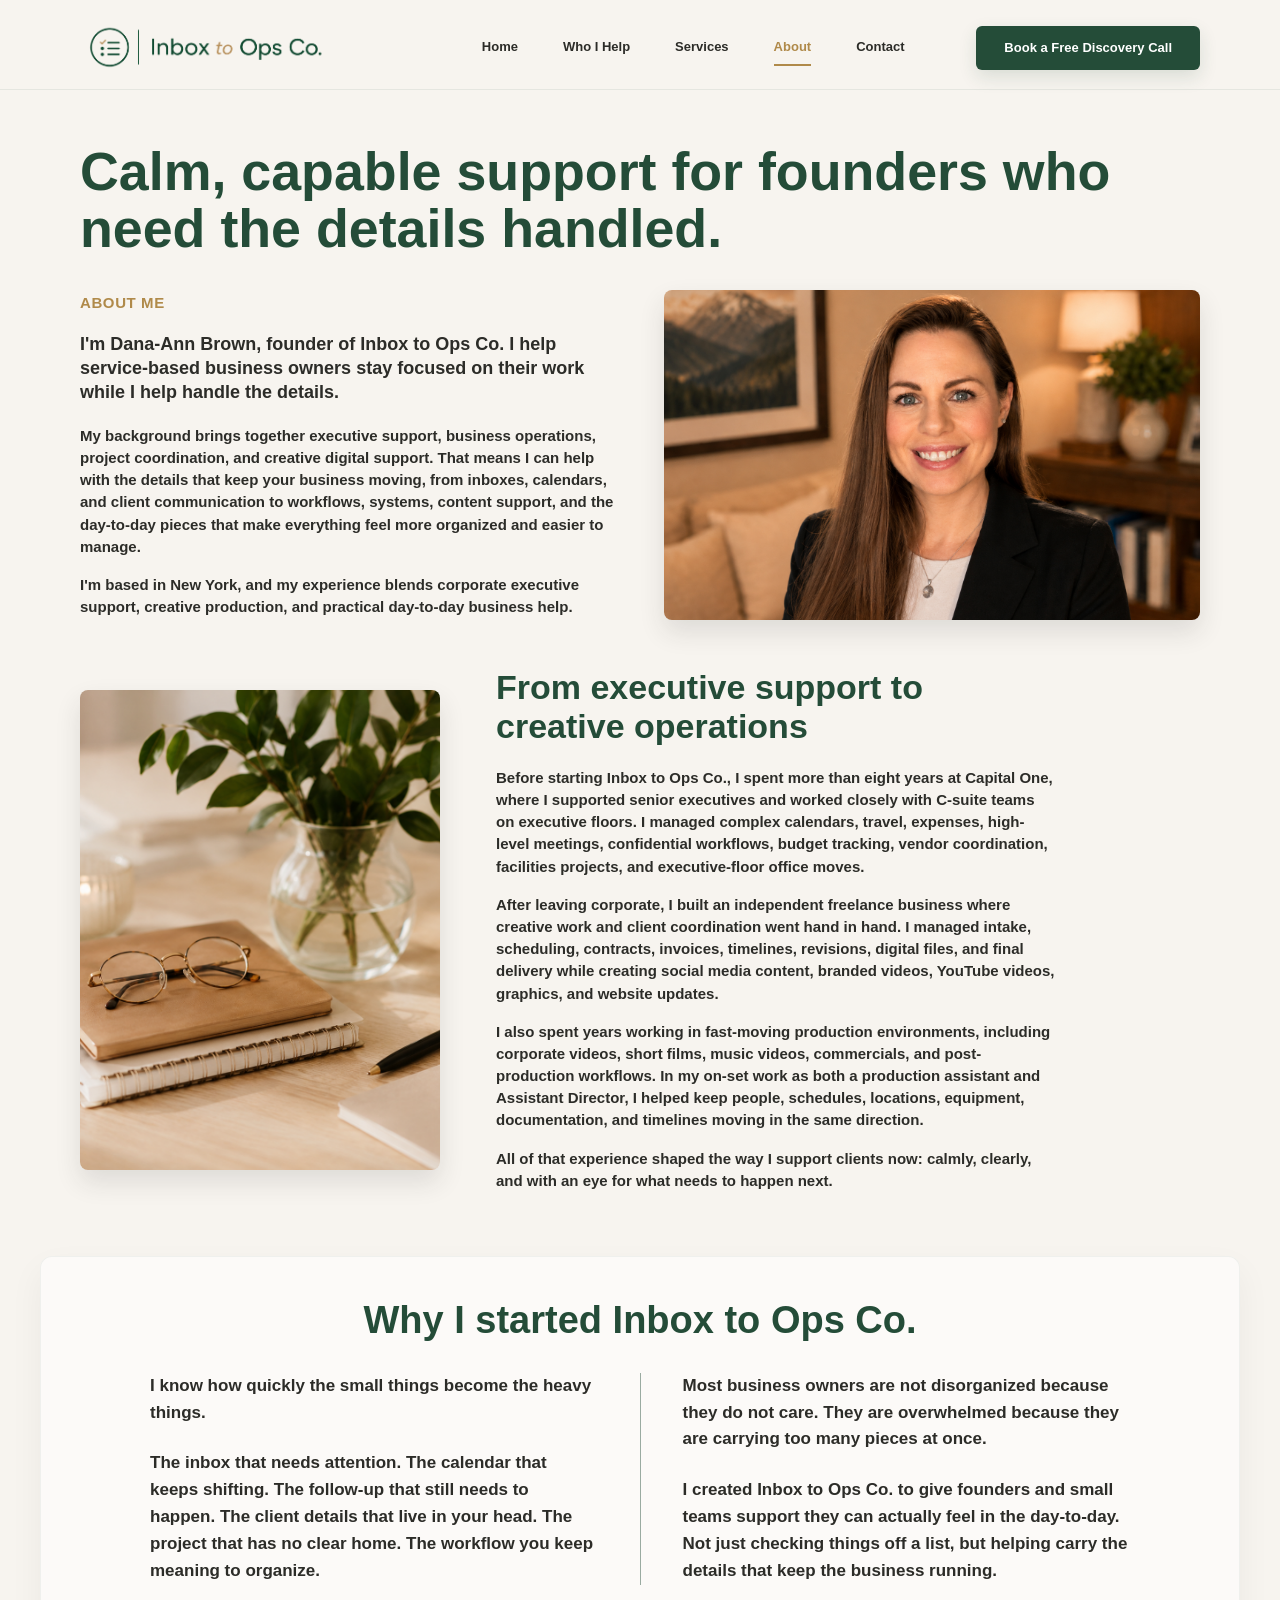
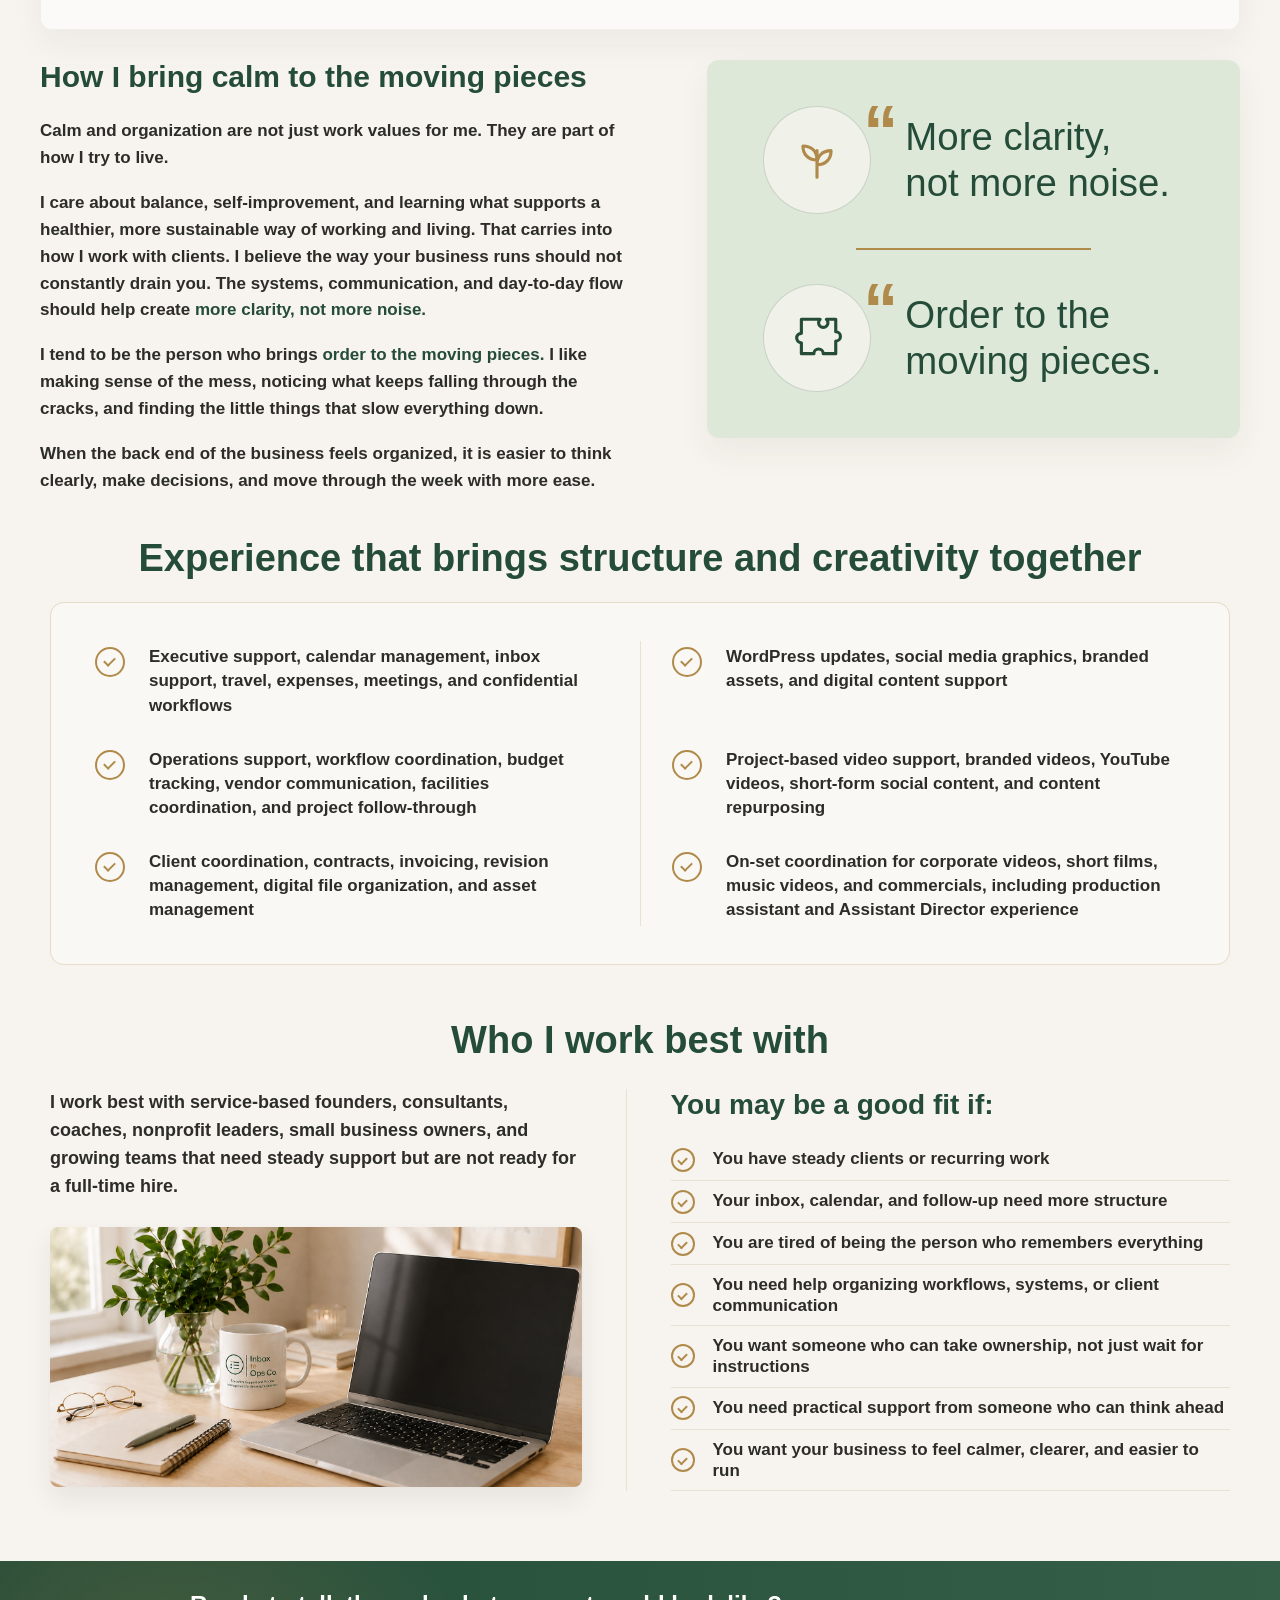
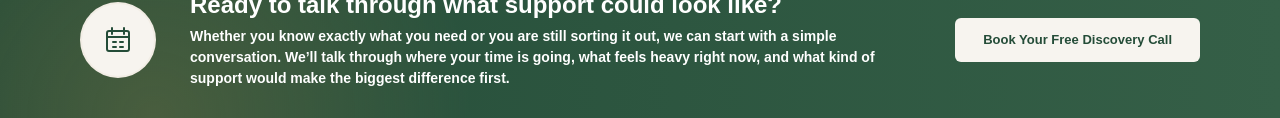
==== about.html @ 52dbd48b "Publish initial website" ====
<!doctype html>
<html lang="en">
  <head>
    <meta charset="utf-8">
    <meta name="viewport" content="width=device-width, initial-scale=1">
    <title>About Dana-Ann | Inbox to Ops Co.</title>
    <link rel="stylesheet" href="styles.css">
  </head>
  <body>
    <header class="site-header">
      <a class="brand" href="index.html#home" aria-label="Inbox to Ops Co. home">
        <img src="assets/itoco-logo-banner.png" alt="Inbox to Ops Co.">
      </a>
      <nav class="nav" aria-label="Primary navigation">
        <a href="index.html#home">Home</a>
        <a href="index.html#who">Who I Help</a>
        <a href="index.html#services">Services</a>
        <a class="active" href="about.html">About</a>
        <a href="contact.html">Contact</a>
      </nav>
      <a class="button button-dark" href="#book">Book a Free Discovery Call</a>
    </header>

    <main class="about-page">
      <section class="about-intro">
        <h1>Calm, capable support for founders who need the details handled.</h1>

        <div class="about-grid about-grid-top">
          <div class="about-copy">
            <p class="about-kicker">About Me</p>
            <h2>I'm Dana-Ann Brown, founder of Inbox to Ops Co. I help service-based business owners stay focused on their work while I help handle the details.</h2>
            <p>My background brings together executive support, business operations, project coordination, and creative digital support. That means I can help with the details that keep your business moving, from inboxes, calendars, and client communication to workflows, systems, content support, and the day-to-day pieces that make everything feel more organized and easier to manage.</p>
            <p>I'm based in New York, and my experience blends corporate executive support, creative production, and practical day-to-day business help.</p>
          </div>
          <div class="about-image about-image-headshot">
            <img src="assets/dana-office-headshot.png" alt="Dana-Ann Brown in her office">
          </div>
        </div>

        <div class="about-grid about-grid-bottom">
          <div class="about-image about-image-broll">
            <img src="assets/about-broll-desk.png" alt="Notebook, glasses, pen, and greenery on a warm desk">
          </div>
          <div class="about-copy about-story">
            <h2>From executive support to creative operations</h2>
            <p>Before starting Inbox to Ops Co., I spent more than eight years at Capital One, where I supported senior executives and worked closely with C-suite teams on executive floors. I managed complex calendars, travel, expenses, high-level meetings, confidential workflows, budget tracking, vendor coordination, facilities projects, and executive-floor office moves.</p>
            <p>After leaving corporate, I built an independent freelance business where creative work and client coordination went hand in hand. I managed intake, scheduling, contracts, invoices, timelines, revisions, digital files, and final delivery while creating social media content, branded videos, YouTube videos, graphics, and website updates.</p>
            <p>I also spent years working in fast-moving production environments, including corporate videos, short films, music videos, commercials, and post-production workflows. In my on-set work as both a production assistant and Assistant Director, I helped keep people, schedules, locations, equipment, documentation, and timelines moving in the same direction.</p>
            <p>All of that experience shaped the way I support clients now: calmly, clearly, and with an eye for what needs to happen next.</p>
          </div>
        </div>
      </section>

      <section class="about-calm">
        <div class="about-reason">
          <h2>Why I started Inbox to Ops Co.</h2>
          <div class="about-reason-columns">
            <div>
              <p>I know how quickly the small things become the heavy things.</p>
              <p>The inbox that needs attention. The calendar that keeps shifting. The follow-up that still needs to happen. The client details that live in your head. The project that has no clear home. The workflow you keep meaning to organize.</p>
            </div>
            <span class="about-reason-divider" aria-hidden="true"></span>
            <div>
              <p>Most business owners are not disorganized because they do not care. They are overwhelmed because they are carrying too many pieces at once.</p>
              <p>I created Inbox to Ops Co. to give founders and small teams support they can actually feel in the day-to-day. Not just checking things off a list, but helping carry the details that keep the business running.</p>
            </div>
          </div>
        </div>

        <div class="calm-feature">
          <div class="calm-feature-copy">
            <h2 class="about-section-title">How I bring calm to the moving pieces</h2>
            <div class="about-section-copy">
              <p>Calm and organization are not just work values for me. They are part of how I try to live.</p>
              <p>I care about balance, self-improvement, and learning what supports a healthier, more sustainable way of working and living. That carries into how I work with clients. I believe the way your business runs should not constantly drain you. The systems, communication, and day-to-day flow should help create <strong>more clarity, not more noise.</strong></p>
              <p>I tend to be the person who brings <strong>order to the moving pieces.</strong> I like making sense of the mess, noticing what keeps falling through the cracks, and finding the little things that slow everything down.</p>
              <p>When the back end of the business feels organized, it is easier to think clearly, make decisions, and move through the week with more ease.</p>
            </div>
          </div>
          <aside class="calm-callout-panel" aria-label="Calm approach callouts">
            <div class="calm-callout">
              <div class="calm-callout-icon sprout-icon" aria-hidden="true"></div>
              <p><span aria-hidden="true">“</span>More clarity,<br>not more noise.</p>
            </div>
            <div class="calm-callout-divider" aria-hidden="true"></div>
            <div class="calm-callout">
              <div class="calm-callout-icon puzzle-icon" aria-hidden="true"></div>
              <p><span aria-hidden="true">“</span>Order to the<br>moving pieces.</p>
            </div>
          </aside>
        </div>
        <h2 class="about-section-title">Experience that brings structure and creativity together</h2>
        <div class="experience-list">
          <div class="experience-item">Executive support, calendar management, inbox support, travel, expenses, meetings, and confidential workflows</div>
          <div class="experience-item">WordPress updates, social media graphics, branded assets, and digital content support</div>
          <div class="experience-item">Operations support, workflow coordination, budget tracking, vendor communication, facilities coordination, and project follow-through</div>
          <div class="experience-item">Project-based video support, branded videos, YouTube videos, short-form social content, and content repurposing</div>
          <div class="experience-item">Client coordination, contracts, invoicing, revision management, digital file organization, and asset management</div>
          <div class="experience-item">On-set coordination for corporate videos, short films, music videos, and commercials, including production assistant and Assistant Director experience</div>
        </div>

        <h2 class="about-section-title work-best-title">Who I work best with</h2>
        <div class="work-best-feature">
          <div class="work-best-intro">
            <p>I work best with service-based founders, consultants, coaches, nonprofit leaders, small business owners, and growing teams that need steady support but are not ready for a full-time hire.</p>
            <div class="work-best-photo">
              <img src="assets/office-open-laptop.png" alt="Open laptop, branded mug, notebook, and greenery on a warm desk">
            </div>
          </div>
          <div class="work-best-divider" aria-hidden="true"></div>
          <div class="work-best-fit">
            <h3>You may be a good fit if:</h3>
            <ul class="fit-list">
              <li>You have steady clients or recurring work</li>
              <li>Your inbox, calendar, and follow-up need more structure</li>
              <li>You are tired of being the person who remembers everything</li>
              <li>You need help organizing workflows, systems, or client communication</li>
              <li>You want someone who can take ownership, not just wait for instructions</li>
              <li>You need practical support from someone who can think ahead</li>
              <li>You want your business to feel calmer, clearer, and easier to run</li>
            </ul>
          </div>
        </div>
      </section>
    </main>

    <footer class="footer-cta" id="book">
      <div class="footer-icon calendar-icon" aria-hidden="true"></div>
      <div>
        <h2>Ready to talk through what support could look like?</h2>
        <p>Whether you know exactly what you need or you are still sorting it out, we can start with a simple conversation. We’ll talk through where your time is going, what feels heavy right now, and what kind of support would make the biggest difference first.</p>
      </div>
      <a class="button button-cream" href="mailto:hello@inboxtoops.co">Book Your Free Discovery Call</a>
    </footer>

    <script>
      const header = document.querySelector(".site-header");

      const updateHeaderSize = () => {
        header.classList.toggle("is-scrolled", window.scrollY > 24);
      };

      updateHeaderSize();
      window.addEventListener("scroll", updateHeaderSize, { passive: true });
    </script>
  </body>
</html>
---- styles.css ----
:root {
  --forest: #244C38;
  --forest-soft: #355F47;
  --green: var(--forest);
  --green-2: var(--forest-soft);
  --sage: #6F846C;
  --sage-light: #DDE8D8;
  --pale-sage: #EEF4EA;
  --sage-pale: var(--pale-sage);
  --cream: #F7F4EF;
  --warm: #E8E0D0;
  --warm-tan: var(--warm);
  --gold: #B08A4A;
  --ink: #2C2C28;
  --charcoal: var(--ink);
  --muted: #6B6B5F;
  --line: #E8E0D0;
  --white: #FFFFFF;
  --shadow: 0 14px 34px rgba(44, 44, 40, .08);
}

* {
  box-sizing: border-box;
}

html {
  scroll-behavior: smooth;
}

body {
  margin: 0;
  background: var(--cream);
  color: var(--ink);
  font-family: Avenir, "Avenir Next", "Trebuchet MS", Arial, sans-serif;
  font-size: 16px;
  line-height: 1.48;
}

a {
  color: inherit;
  text-decoration: none;
}

img {
  display: block;
  width: 100%;
}

.site-header {
  position: sticky;
  top: 0;
  z-index: 20;
  display: grid;
  grid-template-columns: 330px 1fr auto;
  align-items: center;
  gap: 28px;
  width: 100%;
  margin: 0;
  padding: 24px max(36px, calc((100vw - 1120px) / 2)) 18px;
  background: rgba(247, 244, 239, .96);
  box-shadow: 0 1px 0 rgba(36, 76, 56, .08);
  backdrop-filter: blur(10px);
  transition: padding .22s ease, box-shadow .22s ease, background .22s ease;
}

.site-header.is-scrolled {
  padding-top: 12px;
  padding-bottom: 10px;
  background: rgba(247, 244, 239, .98);
  box-shadow: 0 7px 22px rgba(36, 76, 56, .1);
}

.brand {
  display: flex;
  align-items: center;
  color: var(--green);
}

.brand img {
  width: 250px;
  max-width: 100%;
  height: auto;
  transition: width .22s ease;
}

.site-header.is-scrolled .brand img {
  width: 210px;
}

.nav {
  display: flex;
  justify-content: center;
  gap: 45px;
  font-size: 13px;
  font-weight: 800;
}

.nav a,
.nav-placeholder {
  border-bottom: 2px solid transparent;
  padding: 8px 0;
  transition: padding .22s ease, color .18s ease, border-color .18s ease;
}

.site-header.is-scrolled .nav a,
.site-header.is-scrolled .nav-placeholder {
  padding: 5px 0;
}

.nav-placeholder {
  cursor: default;
}

.nav .active {
  color: var(--gold);
  border-bottom-color: var(--gold);
}

.button {
  display: inline-flex;
  align-items: center;
  justify-content: center;
  min-height: 44px;
  padding: 0 28px;
  border-radius: 6px;
  font-size: 13px;
  font-weight: 800;
  white-space: nowrap;
  transition: min-height .22s ease, padding .22s ease, box-shadow .22s ease;
}

.site-header.is-scrolled > .button {
  min-height: 38px;
  padding: 0 22px;
}

.button-dark {
  background: var(--green);
  color: var(--white);
  box-shadow: 0 7px 18px rgba(36, 76, 56, .14);
}

.button-light,
.button-outline {
  border: 1.5px solid var(--green);
  color: var(--green);
  background: rgba(255, 255, 255, .7);
}

.button-cream {
  background: var(--cream);
  color: var(--green);
}

.hero {
  display: grid;
  grid-template-columns: minmax(360px, 43%) 1fr;
  align-items: center;
  min-height: 435px;
  background:
    linear-gradient(90deg, rgba(247, 244, 239, .98) 0%, rgba(247, 244, 239, .94) 36%, rgba(247, 244, 239, .62) 52%, rgba(247, 244, 239, .08) 72%),
    url("assets/hero-desk-wide.png") right center / auto 100% no-repeat;
}

.hero-copy {
  width: min(560px, calc(100vw - 72px));
  margin-left: max(36px, calc((100vw - 1120px) / 2));
  padding: 44px 0 58px;
}

.hero h1 {
  margin: 0 0 24px;
  max-width: 540px;
  color: var(--green);
  font-size: clamp(38px, 4.7vw, 56px);
  font-weight: 800;
  line-height: .99;
}

.hero p {
  max-width: 540px;
  margin: 0 0 28px;
  color: var(--ink);
  font-size: 16px;
  font-weight: 700;
}

.hero-actions {
  display: flex;
  flex-wrap: wrap;
  gap: 18px;
}

.hero-image {
  min-height: 430px;
}

.section {
  padding: 54px max(36px, calc((100vw - 1120px) / 2));
  scroll-margin-top: 92px;
}

.hero {
  scroll-margin-top: 92px;
}

.section h2 {
  margin: 0 0 20px;
  color: var(--green);
  font-size: 30px;
  font-weight: 800;
  line-height: 1.15;
  text-align: center;
}

.support-strip {
  background: var(--white);
}

.ease-grid {
  display: grid;
  grid-template-columns: repeat(4, 1fr);
  gap: 20px;
  margin-top: 30px;
}

.ease-card {
  position: relative;
  min-height: 210px;
  padding: 72px 25px 25px;
  border: 1px solid var(--line);
  border-radius: 8px;
  background: var(--white);
  text-align: center;
}

.ease-card::before,
.ease-card::after {
  position: absolute;
  top: -1px;
  width: 58px;
  height: 1px;
  background: var(--white);
  content: "";
}

.ease-card::before { left: 56px; }
.ease-card::after { right: 56px; }

.ease-card h3,
.service-card h3,
.not-sure h3,
.why h3,
.steps h3 {
  margin: 0;
  color: var(--green);
  font-size: 17px;
  font-weight: 800;
  line-height: 1.25;
}

.ease-card p,
.service-card p,
.not-sure p,
.why p,
.steps p,
.text-block p,
.section-copy,
.section-kicker,
.audience-item p {
  margin: 0;
  color: var(--ink);
  font-size: 14px;
  font-weight: 650;
}

.ease-card p {
  margin-top: 18px;
}

.icon,
.mini-icon,
.large-icon,
.chat-icon,
.footer-icon {
  display: grid;
  place-items: center;
  border-radius: 50%;
}

.icon {
  position: absolute;
  top: 8px;
  left: 50%;
  width: 64px;
  height: 64px;
  transform: translateX(-50%);
}

.circle-green,
.mini-icon:nth-child(n) {
  background: var(--sage-light);
}

.circle-sage { background: var(--sage-light); }
.circle-cream { background: var(--warm); }
.circle-gold { background: var(--gold); }

.icon::before,
.mini-icon::before,
.large-icon::before,
.chat-icon::before,
.footer-icon::before {
  width: 32px;
  height: 32px;
  background: var(--icon) center / contain no-repeat;
  content: "";
}

.calendar-icon { --icon: url("data:image/svg+xml,%3Csvg xmlns='http://www.w3.org/2000/svg' width='32' height='32' fill='none' stroke='%23244C38' stroke-width='2' stroke-linecap='round' stroke-linejoin='round'%3E%3Crect x='5' y='7' width='22' height='20' rx='2'/%3E%3Cpath d='M10 4v6M22 4v6M5 13h22M11 18h3M18 18h3M11 23h3M18 23h3'/%3E%3C/svg%3E"); }
.mail-icon { --icon: url("data:image/svg+xml,%3Csvg xmlns='http://www.w3.org/2000/svg' width='32' height='32' fill='none' stroke='%23244C38' stroke-width='2' stroke-linecap='round' stroke-linejoin='round'%3E%3Crect x='4' y='8' width='24' height='17' rx='2'/%3E%3Cpath d='m5 10 11 8 11-8'/%3E%3C/svg%3E"); }
.checklist-icon { --icon: url("data:image/svg+xml,%3Csvg xmlns='http://www.w3.org/2000/svg' width='32' height='32' fill='none' stroke='%23244C38' stroke-width='2' stroke-linecap='round' stroke-linejoin='round'%3E%3Cpath d='M14 9h12M14 16h12M14 23h12M6 8.5l2 2 4-5M6 16l2 2 4-5M6 23.5l2 2 4-5'/%3E%3C/svg%3E"); }
.person-icon { --icon: url("data:image/svg+xml,%3Csvg xmlns='http://www.w3.org/2000/svg' width='32' height='32' fill='none' stroke='%23244C38' stroke-width='2' stroke-linecap='round' stroke-linejoin='round'%3E%3Ccircle cx='16' cy='10' r='4'/%3E%3Cpath d='M8 26c1.5-5 14.5-5 16 0'/%3E%3C/svg%3E"); }
.group-icon { --icon: none; }

.audience-item:first-child .group-icon {
  background: var(--forest);
}

.group-icon::before {
  display: block;
  width: 37px;
  height: 37px;
  background: url("assets/service-provider-people-icon-v2-display.png") center / contain no-repeat;
  filter: brightness(0) saturate(100%) invert(92%) sepia(15%) saturate(337%) hue-rotate(358deg) brightness(97%) contrast(90%);
}
.briefcase-icon { --icon: url("data:image/svg+xml,%3Csvg xmlns='http://www.w3.org/2000/svg' width='32' height='32' fill='none' stroke='%23244C38' stroke-width='2' stroke-linecap='round' stroke-linejoin='round'%3E%3Crect x='5' y='10' width='22' height='16' rx='2'/%3E%3Cpath d='M12 10V7h8v3M5 16h22M14 16v3h4v-3'/%3E%3C/svg%3E"); }
.heart-icon { --icon: url("data:image/svg+xml,%3Csvg xmlns='http://www.w3.org/2000/svg' width='32' height='32' fill='none' stroke='%23244C38' stroke-width='2' stroke-linecap='round' stroke-linejoin='round'%3E%3Cpath d='M16 27S5 20 5 11.5C5 7 10.5 5 16 11c5.5-6 11-4 11 1 0 8-11 15-11 15Z'/%3E%3C/svg%3E"); }
.growth-icon { --icon: url("assets/growth-arrows-icon.png"); }

.growth-icon::before {
  width: 34px;
  height: 34px;
}
.laptop-icon { --icon: url("data:image/svg+xml,%3Csvg xmlns='http://www.w3.org/2000/svg' width='32' height='32' fill='none' stroke='%23244C38' stroke-width='2' stroke-linecap='round' stroke-linejoin='round'%3E%3Crect x='7' y='7' width='18' height='13' rx='2'/%3E%3Cpath d='M4 25h24l-3-5H7l-3 5Z'/%3E%3C/svg%3E"); }
.checkmark-icon { --icon: url("data:image/svg+xml,%3Csvg xmlns='http://www.w3.org/2000/svg' width='32' height='32' fill='none' stroke='%23244C38' stroke-width='2.4' stroke-linecap='round' stroke-linejoin='round'%3E%3Cpath d='m7 16 6 6L25 9'/%3E%3C/svg%3E"); }
.gear-icon { --icon: url("data:image/svg+xml,%3Csvg xmlns='http://www.w3.org/2000/svg' width='32' height='32' fill='none' stroke='%23244C38' stroke-width='2' stroke-linecap='round' stroke-linejoin='round'%3E%3Ccircle cx='16' cy='16' r='4'/%3E%3Cpath d='M16 3v4M16 25v4M3 16h4M25 16h4M6.8 6.8l2.8 2.8M22.4 22.4l2.8 2.8M25.2 6.8l-2.8 2.8M9.6 22.4l-2.8 2.8'/%3E%3C/svg%3E"); }
.sprout-icon { --icon: url("data:image/svg+xml,%3Csvg xmlns='http://www.w3.org/2000/svg' width='32' height='32' fill='none' stroke='%23B08A4A' stroke-width='2' stroke-linecap='round' stroke-linejoin='round'%3E%3Cpath d='M16 27V10M16 16c-6 0-9-4-9-9 6 0 9 4 9 9ZM16 19c6 0 9-4 9-9-6 0-9 4-9 9Z'/%3E%3C/svg%3E"); }
.balance-icon { --icon: url("data:image/svg+xml,%3Csvg xmlns='http://www.w3.org/2000/svg' width='32' height='32' fill='none' stroke='%23B08A4A' stroke-width='2' stroke-linecap='round' stroke-linejoin='round'%3E%3Cpath d='M16 5v22M9 8h14M10 8 5 18h10L10 8ZM22 8l-5 10h10L22 8ZM7 23h18M12 27h8'/%3E%3C/svg%3E"); }
.puzzle-icon { --icon: url("data:image/svg+xml,%3Csvg xmlns='http://www.w3.org/2000/svg' width='32' height='32' fill='none' stroke='%23244C38' stroke-width='2' stroke-linecap='round' stroke-linejoin='round'%3E%3Cpath d='M12 4h6a3 3 0 1 0 4 0h6v8a3 3 0 1 1 0 6v8h-8a3 3 0 1 0-6 0H6v-7a3 3 0 1 1 0-6V4h6Z'/%3E%3C/svg%3E"); }

.familiar,
.founder {
  display: grid;
  grid-template-columns: 365px 1fr;
  gap: 58px;
  align-items: center;
  background: linear-gradient(90deg, var(--sage-pale), var(--cream));
}

.image-frame,
.founder-photo {
  overflow: hidden;
  border-radius: 8px;
}

.image-frame img {
  aspect-ratio: 1 / .93;
  object-fit: cover;
}

.text-block h2 {
  margin-bottom: 18px;
  text-align: left;
}

.text-block p + p {
  margin-top: 14px;
}

.credibility-line {
  color: var(--gold) !important;
  font-size: 15px !important;
  font-weight: 800 !important;
}

.accent,
.gold-line {
  color: var(--gold) !important;
  font-weight: 800 !important;
}

.check-list {
  display: grid;
  gap: 10px;
  margin: 24px 0 0;
  padding: 0;
  list-style: none;
}

.check-list li {
  position: relative;
  padding-left: 28px;
  color: var(--ink);
  font-size: 14px;
  font-weight: 700;
}

.check-list li::before {
  position: absolute;
  top: 0;
  left: 0;
  display: grid;
  place-items: center;
  width: 17px;
  height: 17px;
  border-radius: 50%;
  background: var(--green-2);
  content: "";
}

.check-list li::after {
  position: absolute;
  top: 4px;
  left: 5px;
  width: 6px;
  height: 3px;
  border-left: 2px solid var(--white);
  border-bottom: 2px solid var(--white);
  content: "";
  transform: rotate(-45deg);
}

.who {
  background: var(--cream);
  text-align: center;
}

.who h2 {
  margin-bottom: 4px;
}

.section-kicker {
  margin-bottom: 9px;
  font-weight: 800;
}

.section-copy {
  max-width: 880px;
  margin: 0 auto;
}

.section-copy-extra {
  margin-top: 18px;
}

.audience-grid {
  display: grid;
  grid-template-columns: repeat(5, 1fr);
  gap: 0;
  margin-top: 36px;
}

.audience-item {
  display: grid;
  justify-items: center;
  gap: 14px;
  min-height: 132px;
  padding: 0 21px;
  border-right: 1px solid var(--line);
}

.audience-item:last-child {
  border-right: 0;
}

.mini-icon {
  width: 56px;
  height: 56px;
  background: var(--sage-light);
}

.audience-item:nth-child(3) .mini-icon {
  background: var(--warm);
}

.audience-item:nth-child(5) .mini-icon {
  background: var(--sage);
}

.audience-item:nth-child(5) .person-icon {
  --icon: url("data:image/svg+xml,%3Csvg xmlns='http://www.w3.org/2000/svg' width='32' height='32' fill='none' stroke='%23E8E0D0' stroke-width='2' stroke-linecap='round' stroke-linejoin='round'%3E%3Ccircle cx='16' cy='10' r='4'/%3E%3Cpath d='M8 26c1.5-5 14.5-5 16 0'/%3E%3C/svg%3E");
}

.audience-item:nth-child(4) .mini-icon {
  background: var(--gold);
}

.services {
  background: var(--white);
  padding-top: 24px;
}

.service-grid {
  display: grid;
  grid-template-columns: repeat(3, 1fr);
  gap: 18px;
}

.service-card {
  min-height: 320px;
  padding: 30px 33px 24px;
  border-radius: 8px;
  box-shadow: 0 1px 0 rgba(36, 76, 56, .04);
  border: 1px solid rgba(36, 76, 56, .06);
}

.service-card:nth-child(1) {
  background: linear-gradient(135deg, var(--pale-sage), var(--cream));
}

.service-card:nth-child(2) {
  background: linear-gradient(135deg, rgba(111, 132, 108, .38) 0%, var(--sage-light) 54%, var(--cream) 100%);
  border: 1px solid rgba(111, 132, 108, .42);
  box-shadow: 0 14px 30px rgba(36, 76, 56, .09);
}

.service-card:nth-child(3),
.service-card.warm {
  background: linear-gradient(135deg, rgba(176, 138, 74, .22) 0%, var(--warm) 38%, var(--cream) 100%);
}

.service-head {
  display: flex;
  align-items: center;
  gap: 18px;
  margin-bottom: 16px;
}

.service-card p {
  margin-bottom: 12px;
}

.compact {
  gap: 5px;
  margin-top: 8px;
}

.compact li {
  font-size: 13px;
}

.service-card a {
  display: inline-block;
  margin-top: 16px;
  border-bottom: 1px solid currentColor;
  color: var(--green);
  font-size: 13px;
  font-weight: 800;
}

.not-sure {
  display: grid;
  grid-template-columns: 84px 1fr auto;
  align-items: center;
  gap: 26px;
  margin-top: 20px;
  padding: 24px 36px;
  border-radius: 8px;
  border: 1px solid rgba(36, 76, 56, .14);
  background: var(--warm);
  box-shadow: 0 14px 30px rgba(36, 76, 56, .08);
}

.chat-icon {
  position: relative;
  --icon: url("data:image/svg+xml,%3Csvg xmlns='http://www.w3.org/2000/svg' width='38' height='38' fill='none' stroke='%23244C38' stroke-width='2.3' stroke-linecap='round' stroke-linejoin='round'%3E%3Cpath d='M7 18.5C7 12.7 12.4 8 19 8s12 4.7 12 10.5S25.6 29 19 29c-1.8 0-3.6-.4-5.1-1.1L7.5 30l1.7-5C7.8 23.2 7 21 7 18.5Z'/%3E%3Cpath d='M14 18.5h10M14 22h6'/%3E%3C/svg%3E");
  width: 72px;
  height: 72px;
  border: 2px solid rgba(36, 76, 56, .22);
  background: var(--cream);
}

.chat-icon::before {
  width: 38px;
  height: 38px;
  background: var(--icon) center / contain no-repeat;
  content: "";
}

.why {
  background: var(--cream);
  text-align: center;
}

.why .gold-line {
  margin: -8px 0 14px;
  font-size: 22px;
  font-weight: 800;
}

.why .why-copy {
  width: min(1120px, 100%);
  margin: 0 auto;
  font-size: 14px;
  text-align: center;
}

.why-grid {
  display: grid;
  grid-template-columns: repeat(3, 1fr);
  gap: 40px;
  margin-top: 36px;
  text-align: left;
}

.why-grid article {
  display: grid;
  grid-template-columns: 76px 1fr;
  column-gap: 18px;
  align-items: start;
  padding-right: 24px;
  border-right: 1px solid var(--line);
}

.why-grid article:last-child {
  border-right: 0;
}

.large-icon {
  grid-row: span 2;
  width: 68px;
  height: 68px;
  background: var(--sage-light);
}

.why-grid article:nth-child(2) .large-icon { background: var(--sage-light); }
.why-grid article:nth-child(3) .large-icon { background: var(--warm); }

.founder {
  grid-template-columns: 285px 1fr;
  align-items: start;
  padding-top: 28px;
  padding-bottom: 28px;
}

.founder-photo {
  height: 356px;
}

.founder-photo img {
  height: 100%;
  object-fit: cover;
  object-position: center 12%;
}

.founder .button {
  margin-top: 18px;
}

.process {
  padding-top: 24px;
  padding-bottom: 38px;
  background: var(--cream);
}

.steps {
  position: relative;
  display: grid;
  grid-template-columns: repeat(4, 1fr);
  gap: 22px;
  margin-top: 16px;
  text-align: center;
}

.steps::before {
  position: absolute;
  top: 27px;
  left: 9%;
  right: 9%;
  height: 1px;
  border-top: 1px dashed var(--sage);
  content: "";
}

.steps article {
  position: relative;
  z-index: 1;
  display: grid;
  justify-items: center;
}

.steps span {
  display: grid;
  place-items: center;
  width: 52px;
  height: 52px;
  margin-bottom: 18px;
  border-radius: 50%;
  background: var(--sage);
  color: var(--white);
  font-size: 20px;
  font-weight: 800;
}

.steps h3 {
  margin-bottom: 8px;
}

.steps p {
  max-width: 210px;
}

.footer-cta {
  display: grid;
  grid-template-columns: 78px 1fr auto;
  align-items: center;
  gap: 32px;
  padding: 30px max(48px, calc((100vw - 1120px) / 2));
  background: radial-gradient(circle at 12% 100%, rgba(176, 138, 74, .25), transparent 28%), linear-gradient(90deg, var(--forest), var(--forest-soft));
  color: var(--white);
}

.footer-cta h2 {
  margin: 0 0 8px;
  color: var(--white);
  font-size: 24px;
  line-height: 1.15;
}

.footer-cta p {
  max-width: 760px;
  margin: 0;
  color: var(--white);
  font-size: 14px;
  font-weight: 700;
}

.footer-icon {
  width: 76px;
  height: 76px;
  border: 2px solid rgba(232, 224, 208, .35);
  background: var(--cream);
}

.about-page {
  background: var(--cream);
}

.about-intro {
  padding: 54px max(36px, calc((100vw - 1120px) / 2)) 64px;
}

.about-intro h1 {
  max-width: 1120px;
  margin: 0 0 34px;
  color: var(--forest);
  font-size: clamp(36px, 4.2vw, 54px);
  font-weight: 800;
  line-height: 1.05;
}

.about-grid {
  display: grid;
  grid-template-columns: minmax(0, 1fr) minmax(380px, 1fr);
  gap: 48px;
  align-items: center;
}

.about-grid + .about-grid {
  margin-top: 48px;
}

.about-grid-bottom {
  grid-template-columns: minmax(280px, 360px) minmax(0, 1fr);
  gap: 56px;
  align-items: center;
}

.about-copy {
  max-width: 560px;
}

.about-kicker {
  margin: 0 0 12px;
  color: #B08A4A;
  font-size: 14px;
  font-weight: 800;
  letter-spacing: .04em;
  text-transform: uppercase;
}

.about-copy .about-kicker {
  margin-bottom: 18px;
  color: var(--gold);
}

.about-copy h2 {
  margin: 0 0 20px;
  color: var(--forest);
  font-size: clamp(26px, 2.8vw, 34px);
  font-weight: 800;
  line-height: 1.16;
}

.about-grid-top .about-copy h2 {
  color: var(--ink);
  font-size: 18px;
  line-height: 1.35;
}

.about-copy p {
  margin: 0;
  color: var(--ink);
  font-size: 15px;
  font-weight: 650;
}

.about-copy p + p {
  margin-top: 16px;
}

.about-image {
  overflow: hidden;
  border-radius: 8px;
  box-shadow: 0 12px 26px rgba(44, 44, 40, .12);
}

.about-image img {
  height: 100%;
  object-fit: cover;
}

.about-image-headshot {
  height: 330px;
}

.about-image-headshot img {
  object-position: center 39%;
}

.about-image-broll {
  height: 480px;
}

.about-image-broll img {
  object-position: center center;
}

.section-mark {
  display: block;
  width: 28px;
  height: 2px;
  margin-bottom: 20px;
  background: var(--gold);
}

.about-calm {
  padding: 0 max(36px, calc((100vw - 1200px) / 2)) 70px;
  background: var(--cream);
}

.about-reason {
  display: grid;
  justify-items: center;
  max-width: 100%;
  padding: 42px 54px 44px;
  border: 1px solid rgba(36, 76, 56, .06);
  border-radius: 12px;
  background: rgba(255, 255, 255, .58);
  box-shadow: 0 14px 34px rgba(44, 44, 40, .05);
  text-align: center;
}

.about-reason-icon {
  width: 66px;
  height: 66px;
  margin-bottom: 18px;
  border: 1px solid var(--gold);
  background: var(--cream);
}

.about-reason-icon::before {
  width: 34px;
  height: 34px;
}

.about-reason h2,
.about-section-title {
  margin: 0;
  color: var(--forest);
  font-size: clamp(28px, 3vw, 38px);
  font-weight: 800;
  line-height: 1.15;
  text-align: center;
}

.about-reason-columns {
  display: grid;
  grid-template-columns: minmax(0, 1fr) 1px minmax(0, 1fr);
  gap: 42px;
  width: min(980px, 100%);
  margin-top: 30px;
  text-align: left;
}

.about-reason-divider {
  display: block;
  width: 1px;
  min-height: 100%;
  background: rgba(36, 76, 56, .45);
}

.about-reason-columns p {
  margin: 0;
  color: var(--ink);
  font-size: 17px;
  font-weight: 650;
  line-height: 1.58;
}

.about-reason-columns p + p {
  margin-top: 24px;
}

.about-section-title {
  margin-top: 30px;
  margin-bottom: 22px;
}

.calm-feature {
  display: grid;
  grid-template-columns: minmax(0, .95fr) minmax(360px, .85fr);
  gap: 72px;
  align-items: start;
  margin-top: 30px;
  margin-bottom: 42px;
}

.calm-feature .about-section-title {
  margin-top: 0;
  margin-bottom: 24px;
  font-size: 30px;
  text-align: left;
}

.about-section-copy {
  max-width: 100%;
  margin: 0;
  color: var(--ink);
  text-align: left;
}

.about-section-copy p {
  margin: 0;
  font-size: 17px;
  font-weight: 650;
  line-height: 1.58;
}

.about-section-copy p + p {
  margin-top: 18px;
}

.about-section-copy strong {
  color: var(--forest);
  font-weight: 800;
}

.calm-callout-panel {
  display: grid;
  gap: 34px;
  padding: 46px 56px;
  border-radius: 12px;
  background: var(--sage-light);
  box-shadow: 0 14px 34px rgba(44, 44, 40, .06);
}

.calm-callout {
  display: grid;
  grid-template-columns: 108px 1fr;
  gap: 34px;
  align-items: center;
}

.calm-callout-icon {
  display: grid;
  place-items: center;
  width: 108px;
  height: 108px;
  border: 1px solid rgba(36, 76, 56, .18);
  border-radius: 50%;
  background: rgba(247, 244, 239, .72);
}

.calm-callout-icon::before {
  width: 50px;
  height: 50px;
  background: var(--icon) center / contain no-repeat;
  content: "";
}

.calm-callout p {
  position: relative;
  margin: 0;
  color: var(--forest);
  font-size: clamp(28px, 3vw, 40px);
  font-weight: 300;
  line-height: 1.18;
}

.calm-callout p span {
  position: absolute;
  top: -18px;
  left: -42px;
  color: var(--gold);
  font-size: 70px;
  font-weight: 800;
  line-height: 1;
}

.calm-callout-divider {
  width: 56%;
  height: 2px;
  margin: 0 auto;
  background: var(--gold);
}

.calm-card-grid,
.work-best-grid {
  display: grid;
  grid-template-columns: repeat(4, 1fr);
  gap: 22px;
}

.calm-card,
.work-best-card {
  display: grid;
  justify-items: center;
  align-content: start;
  min-height: 185px;
  padding: 28px 28px 24px;
  border: 1px solid rgba(36, 76, 56, .12);
  border-radius: 8px;
  background: rgba(255, 255, 255, .66);
  box-shadow: 0 8px 24px rgba(44, 44, 40, .04);
  text-align: center;
}

.calm-card h3,
.work-best-card h3 {
  margin: 16px 0 10px;
  color: var(--forest);
  font-size: 21px;
  font-weight: 800;
  line-height: 1.18;
}

.calm-card p,
.work-best-card p {
  margin: 0;
  color: var(--ink);
  font-size: 15px;
  font-weight: 650;
  line-height: 1.48;
}

.calm-card:nth-child(3) .mini-icon,
.work-best-card:nth-child(2) .mini-icon,
.work-best-card:nth-child(4) .mini-icon {
  background: var(--warm);
}

.experience-list {
  position: relative;
  display: grid;
  grid-template-columns: repeat(2, 1fr);
  gap: 0 64px;
  max-width: 1180px;
  margin: 0 auto;
  padding: 42px 44px;
  border: 1px solid rgba(176, 138, 74, .26);
  border-radius: 14px;
  background: rgba(255, 255, 255, .34);
}

.experience-list::before {
  position: absolute;
  top: 38px;
  bottom: 38px;
  left: 50%;
  width: 1px;
  background: rgba(232, 224, 208, .95);
  content: "";
}

.experience-item {
  position: relative;
  min-height: 0;
  padding: 0 8px 0 54px;
  border-radius: 0;
  background: transparent;
  color: var(--ink);
  font-size: 17px;
  font-weight: 650;
  line-height: 1.42;
}

.experience-item:nth-child(n + 3) {
  margin-top: 30px;
}

.experience-item::before {
  position: absolute;
  top: 2px;
  left: 0;
  display: grid;
  place-items: center;
  width: 26px;
  height: 26px;
  border: 2px solid var(--gold);
  border-radius: 50%;
  background: transparent;
  content: "";
}

.experience-item::after {
  position: absolute;
  top: 12px;
  left: 9px;
  width: 9px;
  height: 5px;
  border-left: 2px solid var(--gold);
  border-bottom: 2px solid var(--gold);
  content: "";
  transform: rotate(-45deg);
}

.work-best-grid {
  grid-template-columns: repeat(5, 1fr);
}

.work-best-card {
  min-height: 205px;
  padding: 24px 22px;
}

.work-best-card h3 {
  font-size: 20px;
}

.work-best-card .group-icon::before {
  filter: brightness(0) saturate(100%) invert(23%) sepia(19%) saturate(970%) hue-rotate(95deg) brightness(91%) contrast(88%);
}

.work-best-title {
  margin-top: 54px;
  margin-bottom: 26px;
}

.work-best-feature {
  display: grid;
  grid-template-columns: minmax(0, .95fr) 1px minmax(0, 1fr);
  gap: 44px;
  align-items: start;
  max-width: 1180px;
  margin: 0 auto;
}

.work-best-intro p {
  margin: 0 0 26px;
  color: var(--ink);
  font-size: 18px;
  font-weight: 650;
  line-height: 1.55;
}

.work-best-photo {
  overflow: hidden;
  border-radius: 8px;
  box-shadow: 0 12px 26px rgba(44, 44, 40, .08);
}

.work-best-photo img {
  display: block;
  width: 100%;
  height: 260px;
  object-fit: cover;
  object-position: center center;
}

.work-best-divider {
  width: 1px;
  min-height: 100%;
  background: rgba(232, 224, 208, .95);
}

.work-best-fit h3 {
  margin: 0 0 18px;
  color: var(--forest);
  font-size: 28px;
  font-weight: 800;
  line-height: 1.15;
}

.fit-list {
  display: grid;
  gap: 0;
  margin: 0;
  padding: 0;
  list-style: none;
}

.fit-list li {
  position: relative;
  min-height: 42px;
  padding: 9px 0 9px 42px;
  border-bottom: 1px solid rgba(232, 224, 208, .9);
  color: var(--ink);
  font-size: 17px;
  font-weight: 650;
  line-height: 1.24;
}

.fit-list li::before {
  position: absolute;
  top: 50%;
  left: 0;
  width: 20px;
  height: 20px;
  border: 2px solid var(--gold);
  border-radius: 50%;
  content: "";
  transform: translateY(-50%);
}

.fit-list li::after {
  position: absolute;
  top: 50%;
  left: 7px;
  width: 7px;
  height: 4px;
  border-left: 2px solid var(--gold);
  border-bottom: 2px solid var(--gold);
  content: "";
  transform: translateY(-50%) rotate(-45deg);
}


/* Contact page hero */
.contact-page {
  background: var(--cream);
}

.contact-page .contact-hero {
  background:
   linear-gradient(90deg, rgba(247, 244, 239, .99) 0%, rgba(247, 244, 239, .96) 34%, rgba(247, 244, 239, .78) 48%, rgba(247, 244, 239, .38) 62%, rgba(247, 244, 239, .08) 78%),
    url("assets/contact-hero-desk-lndscp.png") center center / cover no-repeat;
}

.contact-page .contact-hero .about-kicker {
  color: var(--gold);
}

.contact-page .hero-actions {
  display: block;
  max-width: 430px;
  margin-top: 6px;
}

.contact-page .hero-actions h2 {
  margin: 0 0 8px;
  color: var(--forest);
  font-size: 18px;
  font-weight: 800;
  letter-spacing: .06em;
  text-transform: uppercase;
}

.contact-page .hero-actions p {
  margin: 0 0 20px;
}

/* Contact form section */
.contact-section {
  padding: 46px max(36px, calc((100vw - 1120px) / 2)) 70px;
  background: var(--cream);
}

.contact-layout {
  display: grid;
  grid-template-columns: minmax(300px, .85fr) minmax(420px, 1.15fr);
  gap: 38px;
  align-items: stretch;
}

.contact-info-card,
.contact-form-card,
.contact-next-card {
  border: 1px solid rgba(36, 76, 56, .1);
  border-radius: 10px;
  background: rgba(255, 255, 255, .68);
  box-shadow: 0 14px 34px rgba(44, 44, 40, .05);
}

.contact-info-card {
  display: grid;
  align-content: start;
  gap: 34px;
  padding: 44px 40px;
  background: linear-gradient(135deg, rgba(221, 232, 216, .56), rgba(247, 244, 239, .9));
}

.contact-info-card h2,
.contact-form-card h2 {
  margin: 0;
  color: var(--forest);
  font-size: 22px;
  font-weight: 800;
  letter-spacing: .06em;
  text-transform: uppercase;
}

.contact-info-item {
  display: grid;
  grid-template-columns: 74px 1fr;
  gap: 22px;
  align-items: center;
}

.contact-info-icon {
  display: grid;
  place-items: center;
  width: 74px;
  height: 74px;
  border-radius: 50%;
  background: var(--white);
  box-shadow: 0 10px 24px rgba(44, 44, 40, .06);
}

.contact-info-icon::before {
  width: 34px;
  height: 34px;
  background: var(--icon) center / contain no-repeat;
  content: "";
}

.location-icon {
  --icon: url("data:image/svg+xml,%3Csvg xmlns='http://www.w3.org/2000/svg' width='34' height='34' fill='none' stroke='%23244C38' stroke-width='2.2' stroke-linecap='round' stroke-linejoin='round'%3E%3Cpath d='M17 30s10-8.4 10-17A10 10 0 0 0 7 13c0 8.6 10 17 10 17Z'/%3E%3Ccircle cx='17' cy='13' r='3.5'/%3E%3C/svg%3E");
}

.contact-info-item h3 {
  margin: 0 0 5px;
  color: var(--forest);
  font-size: 18px;
  font-weight: 800;
}

.contact-info-item p {
  margin: 0;
  color: var(--ink);
  font-size: 15px;
  font-weight: 650;
  line-height: 1.45;
}

.contact-info-item a {
  color: var(--ink);
  font-weight: 650;
  text-decoration: underline;
  text-underline-offset: 4px;
  text-decoration-thickness: 1px;
}

.contact-info-item a:hover {
  color: var(--gold);
}

.contact-info-button {
  justify-self: start;
  margin-top: 10px;
}

.contact-form-card {
  padding: 40px 42px;
}

.contact-form {
  display: grid;
  gap: 14px;
  margin-top: 24px;
}

.contact-form label {
  color: var(--forest);
  font-size: 15px;
  font-weight: 800;
}

.contact-form label span {
  color: var(--gold);
}

.contact-form input,
.contact-form select,
.contact-form textarea {
  width: 100%;
  min-height: 52px;
  padding: 0 16px;
  border: 1px solid rgba(36, 76, 56, .16);
  border-radius: 7px;
  background: rgba(247, 244, 239, .7);
  color: var(--ink);
  font: inherit;
  font-weight: 400;
}

.contact-form select {
  appearance: auto;
}

.contact-form textarea {
  min-height: 112px;
  padding-top: 15px;
  resize: vertical;
}

.contact-form input::placeholder,
.contact-form textarea::placeholder {
  color: rgba(44, 44, 40, .48);
  font-weight: 400;
}

.contact-form select {
  appearance: auto;
  font-weight: 400;
}

.contact-submit {
  width: 100%;
  border: 0;
  cursor: pointer;
  margin-top: 4px;
}

.contact-safe-note {
  margin: 10px 0 0;
  color: var(--muted);
  font-size: 13px;
  font-weight: 650;
  text-align: center;
}

.contact-next-card {
  margin-top: 34px;
}

.contact-call-note {
  max-width: 360px;
  margin-top: 4px;
  padding-top: 22px;
  border-top: 1px solid rgba(176, 138, 74, .35);
}

.contact-call-note h3 {
  margin: 0 0 8px;
  color: var(--forest);
  font-size: 18px;
  font-weight: 800;
}

.contact-call-note p {
  margin: 0;
  color: var(--ink);
  font-size: 15px;
  font-weight: 550;
  line-height: 1.5;
}

/* What to expect next */
.contact-next-card {
  margin-top: 34px;
  padding: 36px 42px 40px;
  border: 1px solid rgba(36, 76, 56, .08);
  border-radius: 10px;
  background: rgba(255, 255, 255, .58);
  box-shadow: 0 14px 34px rgba(44, 44, 40, .05);
}

.contact-next-card h2 {
  margin: 0 0 30px;
  color: var(--forest);
  font-size: 22px;
  font-weight: 800;
  letter-spacing: .06em;
  text-align: center;
  text-transform: uppercase;
}

.next-steps-grid {
  display: grid;
  grid-template-columns: repeat(3, 1fr);
}

.next-step {
  display: grid;
  justify-items: center;
  padding: 0 42px;
  text-align: center;
}

.next-step + .next-step {
  border-left: 1px solid rgba(176, 138, 74, .45);
}

.next-step-icon {
  display: grid;
  place-items: center;
  width: 74px;
  height: 74px;
  margin-bottom: 24px;
  border-radius: 50%;
  background: var(--sage-light);
}

.next-step-icon::before {
  width: 34px;
  height: 34px;
  background: var(--icon) center / contain no-repeat;
  content: "";
}

.next-step .chat-icon {
  position: static;
  border: 0;
  box-shadow: none;
}

.next-step h3 {
  margin: 0 0 10px;
  color: var(--forest);
  font-size: 18px;
  font-weight: 800;
  line-height: 1.25;
}

.next-step p {
  max-width: 260px;
  margin: 0;
  color: var(--ink);
  font-size: 15px;
  font-weight: 650;
  line-height: 1.45;
}

@media (max-width: 980px) {
  .site-header {
    grid-template-columns: 1fr auto;
  }

  .nav {
    grid-column: 1 / -1;
    grid-row: 2;
    justify-content: flex-start;
    gap: 26px;
  }

  .hero {
    grid-template-columns: 1fr;
    background-position: center top;
    background-size: auto 430px;
  }

  .hero-copy {
    margin: 0 auto;
    padding-top: 470px;
  }

  .hero-image {
    display: none;
  }

  .ease-grid,
  .service-grid,
  .why-grid {
    grid-template-columns: 1fr 1fr;
  }

  .familiar,
  .founder {
    grid-template-columns: 1fr;
  }

  .audience-grid {
    grid-template-columns: repeat(2, 1fr);
    row-gap: 24px;
  }

  .audience-item:nth-child(even) {
    border-right: 0;
  }

  .not-sure,
  .footer-cta {
    grid-template-columns: 1fr;
    justify-items: start;
  }

  .about-grid,
  .about-grid-bottom {
    grid-template-columns: 1fr;
  }

  .about-grid-bottom .about-image {
    order: 2;
  }

  .about-grid-bottom .about-copy {
    order: 1;
  }

  .about-calm {
    padding-right: 28px;
    padding-left: 28px;
  }

  .calm-feature {
    grid-template-columns: 1fr;
    gap: 28px;
  }

  .calm-callout-panel {
    padding: 34px 36px;
  }

  .calm-card-grid,
  .work-best-grid {
    grid-template-columns: repeat(2, 1fr);
  }

  .work-best-feature {
    grid-template-columns: 1fr;
    gap: 28px;
  }

  .work-best-divider {
    width: 100%;
    height: 1px;
    min-height: 0;
  }

  .work-best-photo img {
    height: 240px;
  }

  .experience-list {
    grid-template-columns: 1fr;
    gap: 0;
    padding: 32px 30px;
  }

  .experience-list::before {
    display: none;
  }

  .experience-item:nth-child(n + 2) {
    margin-top: 24px;
  }

  .contact-layout {
  grid-template-columns: 1fr;
}
}


@media (max-width: 680px) {

  .contact-page .contact-hero {
    background:
      linear-gradient(180deg, rgba(247, 244, 239, .12) 0%, rgba(247, 244, 239, .9) 44%, rgba(247, 244, 239, 1) 100%),
      url("assets/contact-hero-desk.jpeg") center top / auto 320px no-repeat;
  }

.site-header {
    grid-template-columns: 1fr;
    padding: 18px;
  }

  .site-header.is-scrolled {
    padding: 12px 18px;
  }

  .site-header.is-scrolled .brand img {
    width: 210px;
  }

  .nav {
    overflow-x: auto;
    padding-bottom: 4px;
  }

  .site-header > .button {
    justify-self: start;
  }

  .hero {
    background-size: auto 320px;
  }

  .hero-copy {
    width: calc(100vw - 36px);
    padding-top: 350px;
  }

  .hero h1 {
    font-size: 36px;
  }

  .section {
    padding-top: 40px;
    padding-bottom: 40px;
    padding-left: 18px;
    padding-right: 18px;
  }

  .ease-grid,
  .service-grid,
  .why-grid,
  .audience-grid,
  .steps {
    grid-template-columns: 1fr;
  }

  .audience-item,
  .why-grid article {
    border-right: 0;
  }

  .why-grid article {
    grid-template-columns: 68px 1fr;
  }

  .steps::before {
    display: none;
  }

  .footer-cta {
    padding: 28px 18px;
  }

  .about-intro {
    padding: 40px 18px;
  }

  .about-intro h1 {
    margin-bottom: 28px;
    font-size: 34px;
  }

  .about-grid {
    gap: 28px;
  }

  .about-grid + .about-grid {
    margin-top: 40px;
  }

  .about-image-headshot,
  .about-image-broll {
    height: 270px;
  }

  .about-calm {
    padding: 0 18px 42px;
  }

  .about-reason {
    padding: 28px 22px;
  }

  .about-reason-columns {
    grid-template-columns: 1fr;
    gap: 22px;
    margin-top: 22px;
  }

  .about-reason-divider {
    width: 100%;
    height: 1px;
    min-height: 0;
  }

  .about-reason-columns p {
    font-size: 15px;
  }

  .about-section-copy {
    margin-bottom: 22px;
    text-align: left;
  }

  .about-section-copy p {
    font-size: 15px;
  }

  .calm-feature {
    margin-top: 24px;
    margin-bottom: 34px;
  }

  .calm-callout-panel {
    gap: 24px;
    padding: 28px 22px;
  }

  .calm-callout {
    grid-template-columns: 76px 1fr;
    gap: 22px;
  }

  .calm-callout-icon {
    width: 76px;
    height: 76px;
  }

  .calm-callout-icon::before {
    width: 38px;
    height: 38px;
  }

  .calm-callout p {
    font-size: 25px;
  }

  .calm-callout p span {
    top: -10px;
    left: -26px;
    font-size: 46px;
  }

  .calm-callout-divider {
    width: 72%;
  }

  .calm-card-grid,
  .work-best-grid {
    grid-template-columns: 1fr;
    gap: 14px;
  }

  .calm-card,
  .work-best-card {
    min-height: 0;
    padding: 24px 20px;
  }

  .work-best-title {
    margin-top: 38px;
  }

  .work-best-intro p,
  .fit-list li {
    font-size: 15px;
  }

  .work-best-photo img {
    height: 210px;
  }

  .experience-item {
    padding-right: 18px;
    font-size: 15px;
  }

  .experience-list {
    padding: 28px 20px;
  }

  .button {
    width: 100%;
    white-space: normal;
    text-align: center;
  }
  .contact-section {
  padding: 34px 18px 48px;
}

.contact-info-card,
.contact-form-card {
  padding: 30px 22px;
}

.contact-info-item {
  grid-template-columns: 58px 1fr;
  gap: 16px;
}

.contact-info-icon {
  width: 58px;
  height: 58px;
}

.contact-info-icon::before {
  width: 28px;
  height: 28px;
}
.contact-next-card {
  padding: 30px 22px;
}

.contact-next-card {
  padding: 30px 0 30px;
  overflow: hidden;
}

.contact-next-card h2 {
  padding: 0 22px;
}

.next-steps-grid {
  display: flex;
  gap: 18px;
  overflow-x: auto;
  scroll-snap-type: x mandatory;
  padding: 0 22px 10px;
  -webkit-overflow-scrolling: touch;
}

.next-step {
  flex: 0 0 82%;
  min-width: 260px;
  padding: 26px 22px;
  border: 1px solid rgba(176, 138, 74, .28);
  border-radius: 10px;
  background: rgba(255, 255, 255, .62);
  scroll-snap-align: center;
}

.next-step + .next-step {
  border-left: 1px solid rgba(176, 138, 74, .28);
  border-top: 0;
}

.next-step-icon {
  margin-bottom: 18px;
}
}
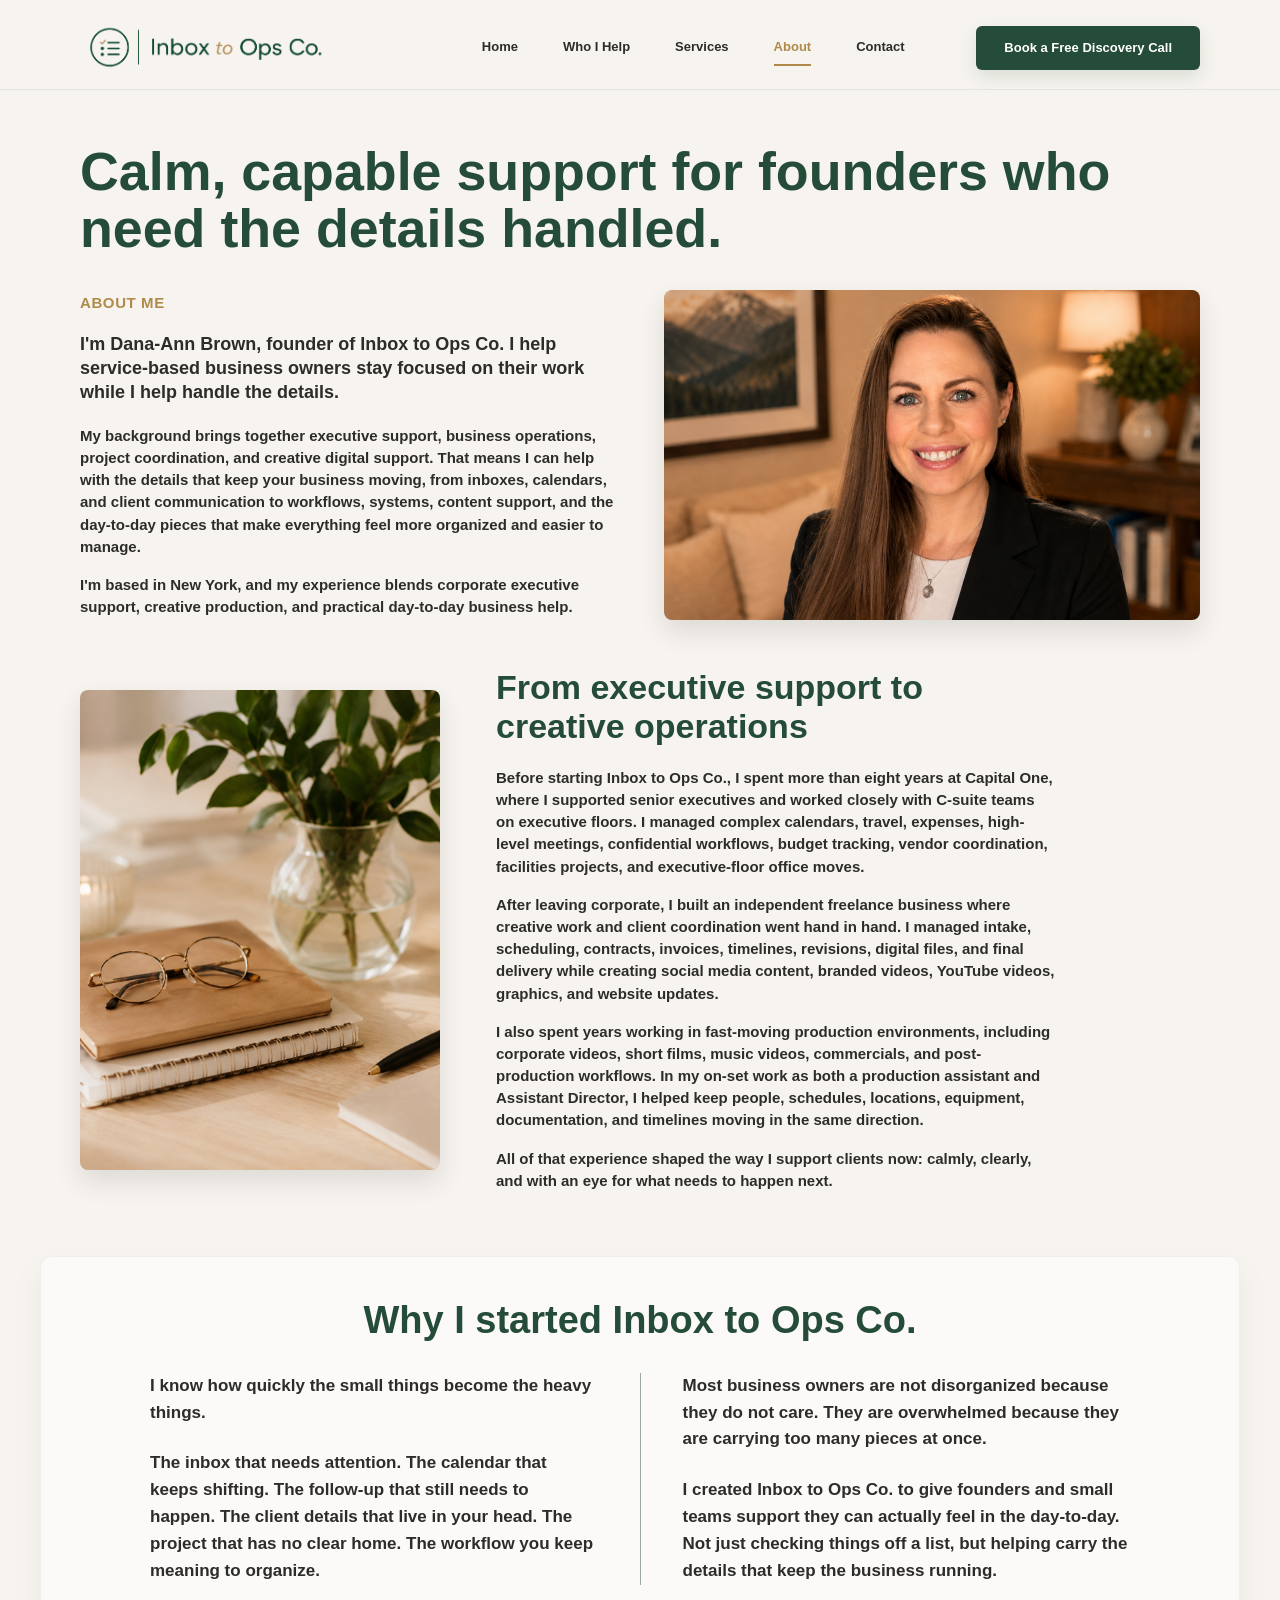
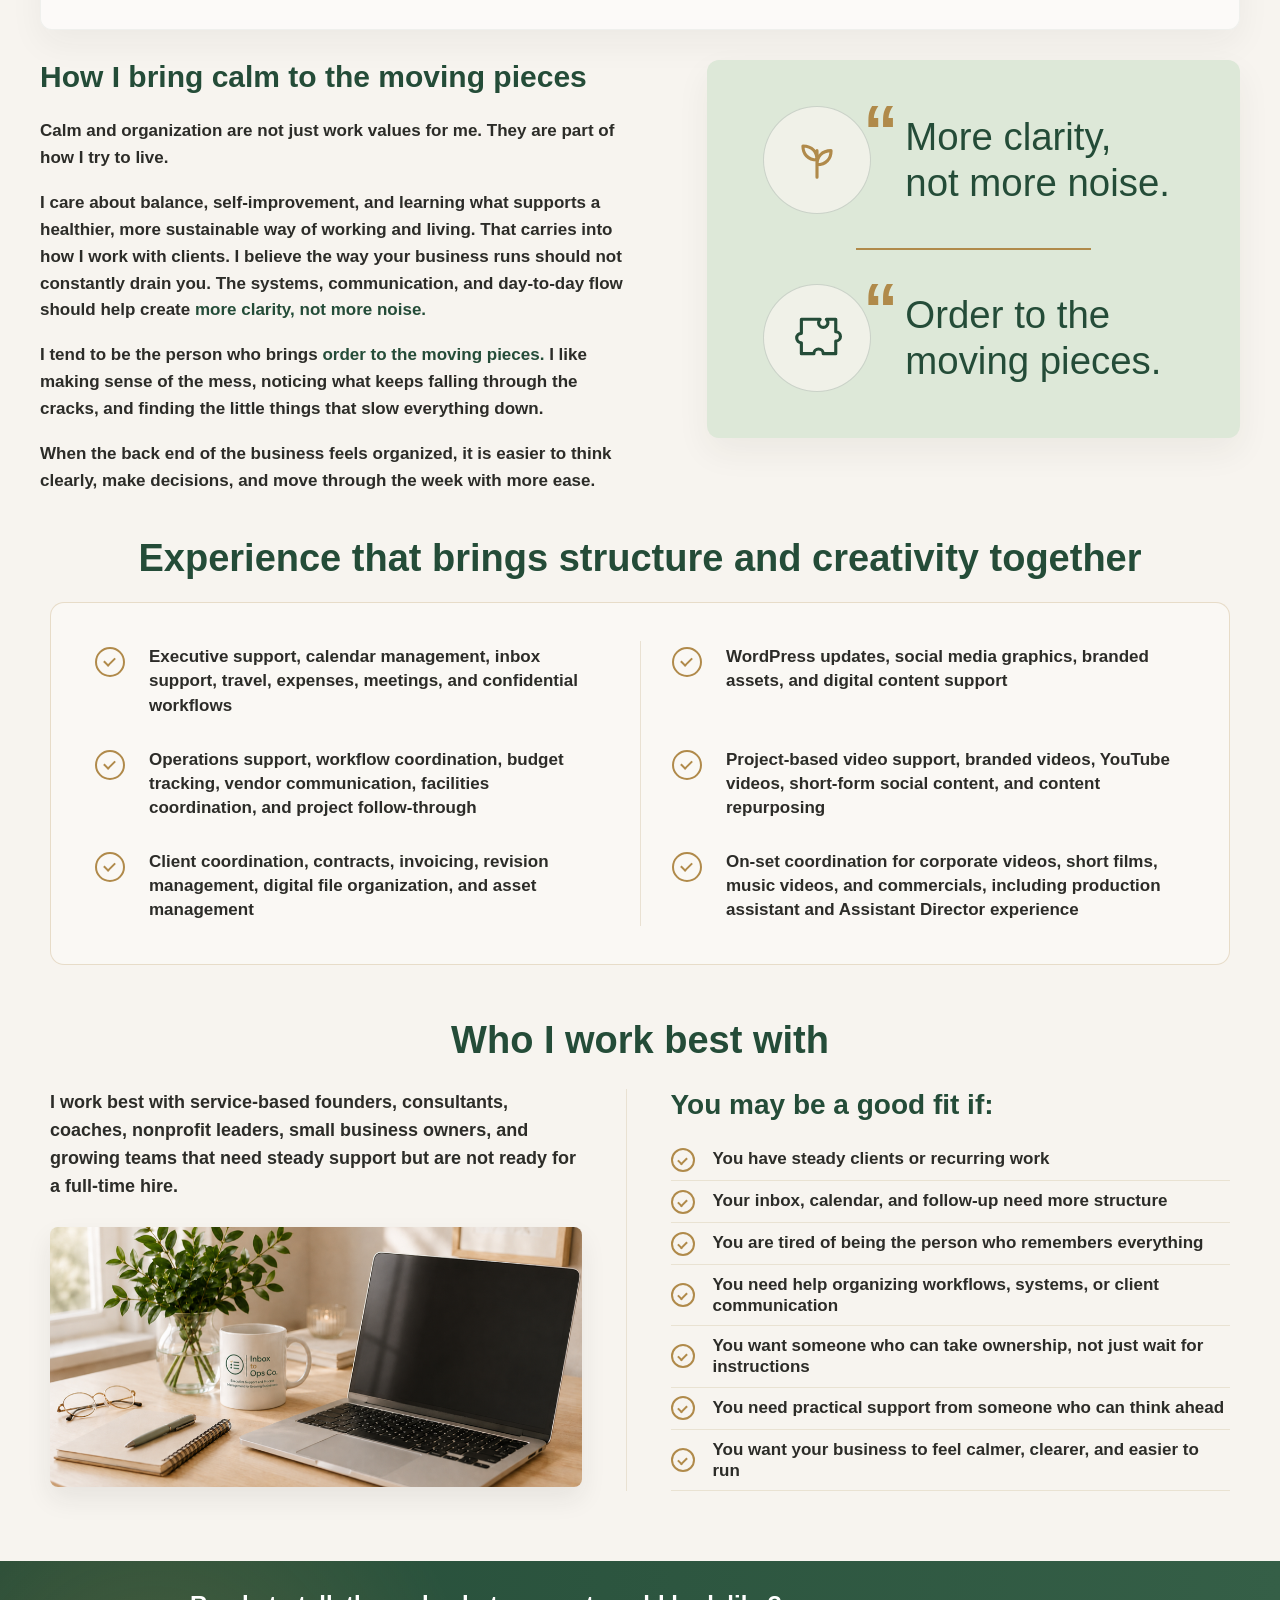
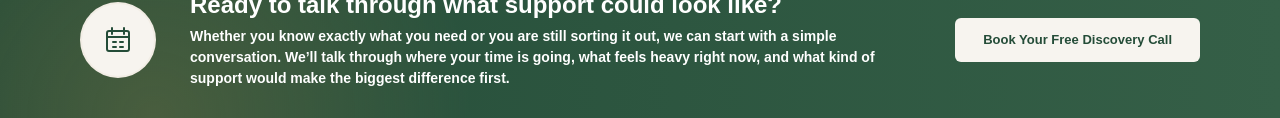
==== commit 1a869df0: "Optimize image SEO and styling" ====
--- a/about.html
+++ b/about.html
@@ -33,13 +33,13 @@
             <p>I'm based in New York, and my experience blends corporate executive support, creative production, and practical day-to-day business help.</p>
           </div>
           <div class="about-image about-image-headshot">
-            <img src="assets/dana-office-headshot.png" alt="Dana-Ann Brown in her office">
+            <img src="assets/dana-office-headshot.png" alt="Dana-Ann Brown, founder of Inbox to Ops Co., working in her office">
           </div>
         </div>
 
         <div class="about-grid about-grid-bottom">
           <div class="about-image about-image-broll">
-            <img src="assets/about-broll-desk.png" alt="Notebook, glasses, pen, and greenery on a warm desk">
+            <img src="assets/about-broll-desk.png" alt="Desk with notebook, glasses, pen, and greenery for business planning and operations work">
           </div>
           <div class="about-copy about-story">
             <h2>From executive support to creative operations</h2>
@@ -104,7 +104,7 @@
           <div class="work-best-intro">
             <p>I work best with service-based founders, consultants, coaches, nonprofit leaders, small business owners, and growing teams that need steady support but are not ready for a full-time hire.</p>
             <div class="work-best-photo">
-              <img src="assets/office-open-laptop.png" alt="Open laptop, branded mug, notebook, and greenery on a warm desk">
+              <img src="assets/office-open-laptop.png" alt="Open laptop, branded mug, notebook, and greenery for virtual executive support work">
             </div>
           </div>
           <div class="work-best-divider" aria-hidden="true"></div>
--- a/styles.css
+++ b/styles.css
@@ -559,6 +559,10 @@
   font-weight: 800;
 }
 
+.not-sure-mobile-card {
+  display: none;
+} 
+
 .not-sure {
   display: grid;
   grid-template-columns: 84px 1fr auto;
@@ -1686,6 +1690,10 @@
     padding: 18px;
   }
 
+.site-header > .button {
+  display: none;
+}
+
   .site-header.is-scrolled {
     padding: 12px 18px;
   }
@@ -1699,21 +1707,70 @@
     padding-bottom: 4px;
   }
 
-  .site-header > .button {
-    justify-self: start;
-  }
-
   .hero {
-    background-size: auto 320px;
+    position: relative;
+    min-height: auto;
+    grid-template-columns: 1fr;
+    background: var(--cream);
+  }
+
+  .hero::before {
+    display: block;
+    width: 100%;
+    height: 340px;
+    background:
+      linear-gradient(180deg, rgba(247, 244, 239, .08) 0%, rgba(247, 244, 239, .42) 62%, rgba(247, 244, 239, 1) 100%),
+      url("assets/hero-desk-wide.png") center top / cover no-repeat;
+    content: "";
+  }
+
+  .contact-page .contact-hero::before {
+    background:
+      linear-gradient(180deg, rgba(247, 244, 239, .08) 0%, rgba(247, 244, 239, .42) 62%, rgba(247, 244, 239, 1) 100%),
+      url("assets/contact-hero-desk-lndscp.png") center top / cover no-repeat;
   }
 
   .hero-copy {
     width: calc(100vw - 36px);
-    padding-top: 350px;
+    margin: -290px auto 0;
+    padding: 0 0 44px;
+    position: relative;
+    z-index: 1;
+  }
+
+  .hero-image {
+    display: none;
   }
 
   .hero h1 {
-    font-size: 36px;
+    max-width: 78%;
+    margin: 0 0 150px;
+    color: var(--green);
+    font-size: 34px;
+    line-height: 1.04;
+    text-align: left;
+  }
+
+  .contact-page .contact-hero h1 {
+    max-width: 82%;
+    margin-bottom: 130px;
+  }
+
+  .hero p {
+    max-width: 100%;
+    margin: 0 0 28px;
+    color: var(--ink);
+    font-size: 15px;
+    line-height: 1.5;
+  }
+
+  .hero-actions {
+    display: grid;
+    gap: 14px;
+  }
+
+  .hero-actions .button {
+    width: 100%;
   }
 
   .section {
@@ -1723,15 +1780,114 @@
     padding-right: 18px;
   }
 
-  .ease-grid,
-  .service-grid,
   .why-grid,
-  .audience-grid,
   .steps {
     grid-template-columns: 1fr;
   }
 
+  /* Mobile swipe cards for Who I Help Best */
+  .audience-grid {
+    display: flex;
+    gap: 18px;
+    overflow-x: auto;
+    scroll-snap-type: x mandatory;
+    margin-top: 30px;
+    padding: 8px 18px 18px;
+    margin-left: -18px;
+    margin-right: -18px;
+    -webkit-overflow-scrolling: touch;
+    scrollbar-width: none;
+  }
+
+  .audience-grid::-webkit-scrollbar {
+    display: none;
+  }
+
+  .audience-item {
+    flex: 0 0 82%;
+    min-width: 260px;
+    min-height: 160px;
+    padding: 24px 22px;
+    border: 1px solid var(--line);
+    border-radius: 8px;
+    background: rgba(255, 255, 255, .66);
+    scroll-snap-align: center;
+  }
+
   .audience-item,
+  .audience-item:nth-child(even) {
+    border-right: 1px solid var(--line);
+  }
+
+  /* Mobile swipe cards for Choose the Level of Support */
+  .service-grid {
+    display: flex;
+    gap: 18px;
+    overflow-x: auto;
+    scroll-snap-type: x mandatory;
+    margin-top: 26px;
+    padding: 8px 18px 18px;
+    margin-left: -18px;
+    margin-right: -18px;
+    -webkit-overflow-scrolling: touch;
+    scrollbar-width: none;
+  }
+
+  .service-grid::-webkit-scrollbar {
+    display: none;
+  }
+
+  .service-card {
+    flex: 0 0 86%;
+    min-width: 280px;
+    min-height: auto;
+    scroll-snap-align: center;
+  }
+
+  .not-sure {
+    display: none;
+  }
+
+  .not-sure-mobile-card {
+    display: block;
+  }
+
+  .not-sure-mobile-card .button {
+    margin-top: 18px;
+  }
+
+  .not-sure-mobile-card .chat-icon {
+    position: static;
+    width: 56px;
+    height: 56px;
+    border: 0;
+    background: var(--sage-light);
+  }
+
+  .ease-grid {
+    display: flex;
+    gap: 18px;
+    overflow-x: auto;
+    scroll-snap-type: x mandatory;
+    margin-top: 26px;
+    padding: 8px 18px 18px;
+    margin-left: -18px;
+    margin-right: -18px;
+    -webkit-overflow-scrolling: touch;
+    scrollbar-width: none;
+  }
+
+  .ease-grid::-webkit-scrollbar {
+    display: none;
+  }
+
+  .ease-card {
+    flex: 0 0 82%;
+    min-width: 260px;
+    min-height: 230px;
+    scroll-snap-align: center;
+  }
+  
   .why-grid article {
     border-right: 0;
   }
@@ -1903,9 +2059,6 @@
 .contact-info-icon::before {
   width: 28px;
   height: 28px;
-}
-.contact-next-card {
-  padding: 30px 22px;
 }
 
 .contact-next-card {
@@ -1945,3 +2098,35 @@
   margin-bottom: 18px;
 }
 }
+
+@media (max-width: 980px) and (orientation: landscape) and (max-height: 500px) {
+  .site-header > .button {
+    display: none;
+  }
+
+  .hero {
+     min-height: auto;
+  background:
+    linear-gradient(90deg, rgba(247, 244, 239, .98) 0%, rgba(247, 244, 239, .9) 42%, rgba(247, 244, 239, .4) 66%, rgba(247, 244, 239, .06) 100%),
+    url("assets/hero-desk-wide.png") right center / cover no-repeat;
+  }
+
+  .hero-copy {
+    width: min(520px, calc(100vw - 64px));
+    margin-left: 32px;
+    padding: 52px 0 56px;
+  }
+
+  .hero h1 {
+    font-size: 38px;
+  }
+
+  .hero p {
+    font-size: 15px;
+  }
+
+  .hero-actions {
+    display: flex;
+    gap: 14px;
+  }
+}
